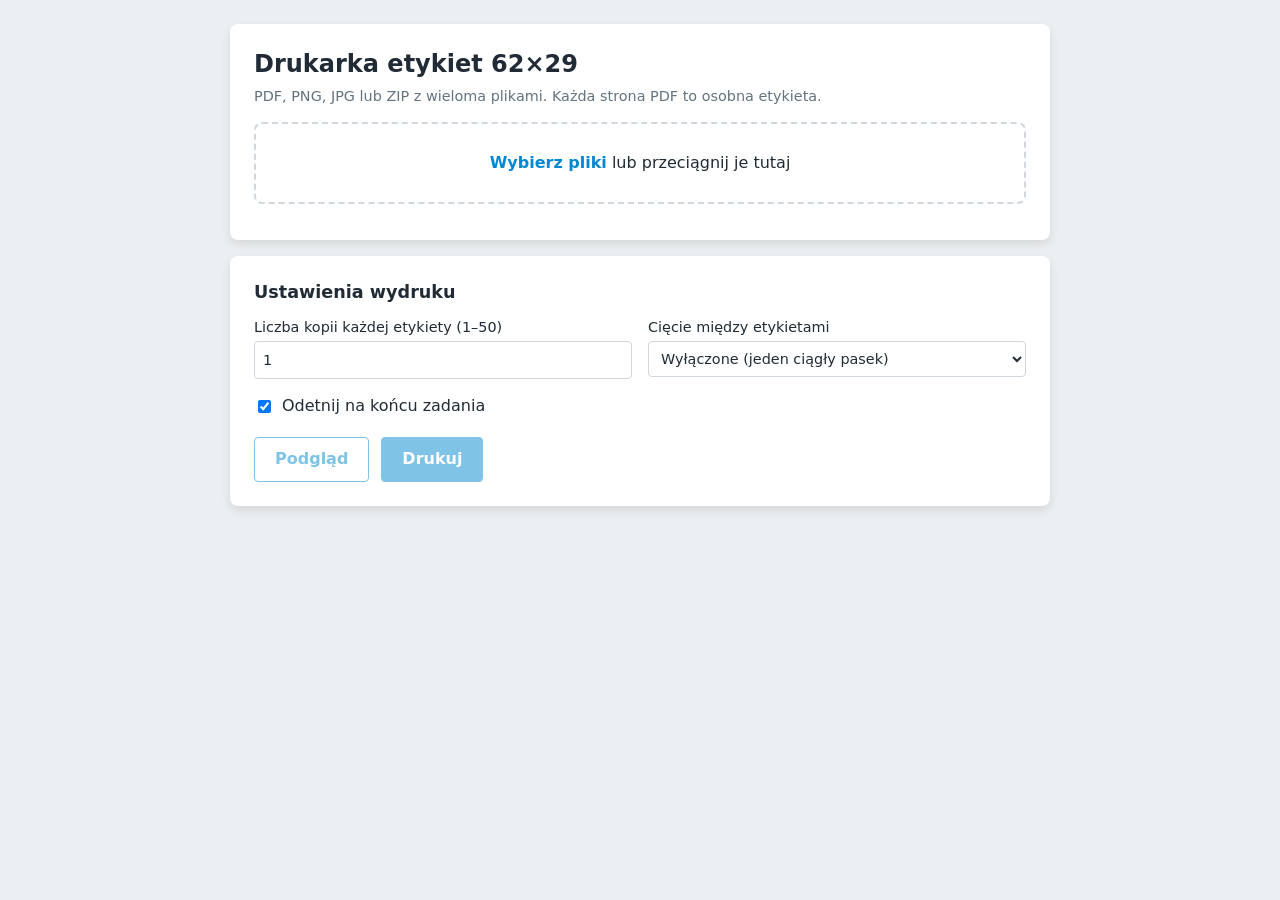
==== web/index.html @ 06a5025e "feat: add multi-file and zip upload with batch preview" ====
<!doctype html>
<html lang="pl">
<head>
<meta charset="utf-8">
<meta name="viewport" content="width=device-width, initial-scale=1">
<title>Drukarka etykiet 62×29</title>
<style>
  :root {
    --bg: #eceff1; --card: #fff; --text: #212b36; --muted: #637381;
    --line: #d0d7de; --accent: #0288d1; --accent-dark: #0277bd;
    --danger: #c62828; --danger-bg: #fdecea; --ok: #2e7d32; --ok-bg: #e8f5e9;
  }
  @media (prefers-color-scheme: dark) {
    :root {
      --bg: #14181c; --card: #1e242a; --text: #e6e9ec; --muted: #9aa5b1;
      --line: #36404a; --danger-bg: #3b1d1d; --ok-bg: #1b3320;
    }
  }
  * { box-sizing: border-box; }
  body { margin: 0; padding: 24px 16px; background: var(--bg); color: var(--text);
         font: 16px/1.4 system-ui, sans-serif; }
  main { max-width: 820px; margin: 0 auto; }
  .card { background: var(--card); border-radius: 8px; padding: 24px;
          box-shadow: 0 4px 10px rgba(0,0,0,.1); margin-bottom: 16px; }
  h1 { margin: 0 0 4px; font-size: 1.5rem; }
  h2 { margin: 0 0 12px; font-size: 1.1rem; }
  .hint { color: var(--muted); font-size: .9rem; margin: 0; }

  .drop { display: block; margin-top: 16px; padding: 28px 16px; text-align: center;
          border: 2px dashed var(--line); border-radius: 8px; cursor: pointer; }
  .drop:hover, .drop.over, .drop:focus-within { border-color: var(--accent); }
  .drop strong { color: var(--accent); }
  .sr-only { position: absolute; width: 1px; height: 1px; overflow: hidden; clip: rect(0 0 0 0); }

  ul.files { list-style: none; margin: 12px 0 0; padding: 0; }
  ul.files li { display: flex; align-items: center; gap: 8px; padding: 6px 0;
                border-bottom: 1px solid var(--line); }
  ul.files .name { flex: 1; overflow: hidden; text-overflow: ellipsis; white-space: nowrap; }
  ul.files .size { color: var(--muted); font-size: .85rem; }
  .icon-btn { border: 0; background: none; color: var(--muted); font-size: 1.2rem;
              cursor: pointer; padding: 0 6px; }
  .icon-btn:hover { color: var(--danger); }

  .options { display: grid; grid-template-columns: repeat(auto-fit, minmax(220px, 1fr)); gap: 16px; }
  label.field { display: block; font-size: .9rem; }
  label.field input, label.field select { width: 100%; margin-top: 4px; padding: 8px; font: inherit;
        color: var(--text); background: var(--card); border: 1px solid var(--line); border-radius: 4px; }
  .check { display: flex; align-items: center; gap: 8px; margin-top: 16px; }

  .actions { display: flex; flex-wrap: wrap; align-items: center; gap: 12px; margin-top: 20px; }
  button.primary, button.secondary { padding: 10px 20px; font: inherit; font-weight: 600;
        border-radius: 4px; cursor: pointer; border: 1px solid var(--accent); }
  button.primary { background: var(--accent); color: #fff; }
  button.primary:hover:not(:disabled) { background: var(--accent-dark); }
  button.secondary { background: none; color: var(--accent); }
  button:disabled { opacity: .5; cursor: not-allowed; }
  .summary { color: var(--muted); }

  .notice { margin-top: 16px; padding: 10px 14px; border-radius: 4px; }
  .notice.error { background: var(--danger-bg); color: var(--danger); }
  .notice.ok { background: var(--ok-bg); color: var(--ok); }
  .notice ul { margin: 6px 0 0; padding-left: 20px; }

  .grid { display: grid; grid-template-columns: repeat(auto-fill, minmax(230px, 1fr)); gap: 12px; }
  figure { margin: 0; }
  figure img { display: block; width: 100%; height: auto; aspect-ratio: 696 / 271; border: 1px solid var(--line);
               border-radius: 6px; background: #fff; }
  figcaption { margin-top: 4px; font-size: .8rem; color: var(--muted); overflow-wrap: anywhere; }
  [hidden] { display: none !important; }
</style>
</head>
<body>
<main>
  <section class="card">
    <h1>Drukarka etykiet 62×29</h1>
    <p class="hint">PDF, PNG, JPG lub ZIP z wieloma plikami. Każda strona PDF to osobna etykieta.</p>

    <label class="drop" id="drop">
      <input class="sr-only" type="file" id="picker" multiple
             accept=".pdf,.png,.jpg,.jpeg,.zip,application/pdf,image/png,image/jpeg,application/zip">
      <strong>Wybierz pliki</strong> lub przeciągnij je tutaj
    </label>
    <ul class="files" id="fileList"></ul>
  </section>

  <section class="card">
    <h2>Ustawienia wydruku</h2>
    <div class="options">
      <label class="field">Liczba kopii każdej etykiety (1–50)
        <input type="number" id="copies" value="1" min="1" max="50">
      </label>
      <label class="field">Cięcie między etykietami
        <select id="cutEvery">
          <option value="0" selected>Wyłączone (jeden ciągły pasek)</option>
          <option value="1">Po każdej etykiecie</option>
          <option value="2">Co 2 etykiety</option>
          <option value="3">Co 3 etykiety</option>
          <option value="4">Co 4 etykiety</option>
          <option value="5">Co 5 etykiet</option>
          <option value="10">Co 10 etykiet</option>
        </select>
      </label>
    </div>
    <label class="check"><input type="checkbox" id="cutAtEnd" checked> Odetnij na końcu zadania</label>

    <div class="actions">
      <button class="secondary" id="previewBtn" disabled>Podgląd</button>
      <button class="primary" id="printBtn" disabled>Drukuj</button>
      <span class="summary" id="summary"></span>
    </div>
    <div id="notice" hidden></div>
  </section>

  <section class="card" id="previewCard" hidden>
    <h2>Podgląd</h2>
    <div class="grid" id="grid"></div>
  </section>
</main>

<script>
const ACCEPT = /\.(pdf|png|jpe?g|zip)$/i;
const $ = (id) => document.getElementById(id);
const els = {
  drop: $('drop'), picker: $('picker'), fileList: $('fileList'), copies: $('copies'),
  cutEvery: $('cutEvery'), cutAtEnd: $('cutAtEnd'), previewBtn: $('previewBtn'),
  printBtn: $('printBtn'), summary: $('summary'), notice: $('notice'),
  previewCard: $('previewCard'), grid: $('grid'),
};

// Server error codes -> Polish messages
const ERRORS = {
  no_content: 'brak treści do wydruku',
  unreadable: 'nie można odczytać pliku',
  too_large: 'plik jest za duży',
  too_many: 'za dużo etykiet w jednym zadaniu',
  unsupported: 'nieobsługiwany typ pliku (tylko PDF, PNG, JPG, ZIP)',
  zip_unreadable: 'nie można otworzyć archiwum ZIP',
  zip_limits: 'archiwum ZIP przekracza limity',
  password: 'plik zabezpieczony hasłem',
};

let files = [];          // File objects chosen so far
let previewLabels = 0;   // labels in the last clean preview; 0 = print not allowed

function plural(n, one, few, many) {
  const last = n % 10, tens = n % 100;
  if (n === 1) return one;
  return last >= 2 && last <= 4 && !(tens >= 12 && tens <= 14) ? few : many;
}

function formatSize(bytes) {
  return bytes < 1048576 ? Math.max(1, Math.round(bytes / 1024)) + ' KB'
                         : (bytes / 1048576).toFixed(1) + ' MB';
}

function showNotice(kind, html) {
  els.notice.className = 'notice ' + kind;
  els.notice.innerHTML = html;
  els.notice.hidden = false;
}

function hideNotice() { els.notice.hidden = true; }

function escapeHtml(text) {
  const div = document.createElement('div');
  div.textContent = text;
  return div.innerHTML;
}

function copiesValue() {
  const n = parseInt(els.copies.value, 10);
  return Number.isFinite(n) ? Math.min(50, Math.max(1, n)) : 1;
}

function updateSummary() {
  if (!previewLabels) { els.summary.textContent = ''; return; }
  const copies = copiesValue();
  els.summary.textContent =
    `${previewLabels} ${plural(previewLabels, 'etykieta', 'etykiety', 'etykiet')} × ` +
    `${copies} ${plural(copies, 'kopia', 'kopie', 'kopii')} = ${previewLabels * copies}`;
}

// A changed file list makes the preview stale, so printing is locked until it is refreshed
function invalidatePreview() {
  previewLabels = 0;
  els.printBtn.disabled = true;
  els.previewCard.hidden = true;
  els.grid.replaceChildren();
  updateSummary();
}

function renderFiles() {
  els.fileList.replaceChildren(...files.map((file, index) => {
    const li = document.createElement('li');
    li.innerHTML = '<span class="name"></span><span class="size"></span>' +
                   '<button class="icon-btn" type="button" aria-label="Usuń plik">✕</button>';
    li.querySelector('.name').textContent = file.name;
    li.querySelector('.size').textContent = formatSize(file.size);
    li.querySelector('button').addEventListener('click', () => {
      files.splice(index, 1);
      filesChanged();
    });
    return li;
  }));
}

function filesChanged() {
  renderFiles();
  invalidatePreview();
  hideNotice();
  els.previewBtn.disabled = files.length === 0;
}

function addFiles(list) {
  const rejected = [];
  for (const file of list) {
    if (!ACCEPT.test(file.name)) rejected.push(file.name);
    else if (!files.some((f) => f.name === file.name && f.size === file.size)) files.push(file);
  }
  filesChanged();
  if (rejected.length) {
    showNotice('error', 'Pominięto nieobsługiwane pliki: ' + rejected.map(escapeHtml).join(', '));
  }
}

function formData() {
  const data = new FormData();
  files.forEach((file) => data.append('files', file));
  data.append('copies', copiesValue());
  data.append('cut_every', els.cutEvery.value);
  data.append('cut_at_end', els.cutAtEnd.checked ? 'true' : 'false');
  return data;
}

function errorList(errors) {
  return '<ul>' + errors.map((e) =>
    `<li><strong>${escapeHtml(e.name)}</strong>: ${escapeHtml(ERRORS[e.code] || e.detail)}</li>`
  ).join('') + '</ul>';
}

async function readJson(response) {
  try { return await response.json(); } catch { return {}; }
}

async function preview() {
  hideNotice();
  invalidatePreview();
  els.previewBtn.disabled = true;
  els.summary.textContent = 'Przetwarzanie…';
  try {
    const response = await fetch('/preview', { method: 'POST', body: formData() });
    const body = await readJson(response);
    if (!response.ok) {
      showNotice('error', 'Nie udało się wygenerować podglądu.');
      return;
    }
    els.grid.replaceChildren(...body.labels.map((label) => {
      const figure = document.createElement('figure');
      const img = document.createElement('img');
      img.src = label.png;
      img.alt = label.name;
      const caption = document.createElement('figcaption');
      caption.textContent = caption.title = label.name;
      figure.append(img, caption);
      return figure;
    }));
    els.previewCard.hidden = body.labels.length === 0;
    if (body.errors.length) {
      showNotice('error', 'Wydruk zablokowany, dopóki są błędy. Usuń wadliwe pliki lub popraw archiwum:' +
                          errorList(body.errors));
    } else {
      previewLabels = body.labels.length;
      els.printBtn.disabled = previewLabels === 0;
    }
  } catch {
    showNotice('error', 'Brak połączenia z serwerem.');
  } finally {
    els.previewBtn.disabled = files.length === 0;
    updateSummary();
  }
}

async function print() {
  const total = previewLabels * copiesValue();
  if (total > 10 && !confirm(`Wydrukować ${total} etykiet?`)) return;
  hideNotice();
  els.printBtn.disabled = els.previewBtn.disabled = true;
  els.summary.textContent = 'Drukowanie…';
  try {
    const response = await fetch('/print', { method: 'POST', body: formData() });
    const body = await readJson(response);
    if (response.ok) {
      showNotice('ok', `Wysłano do druku: ${body.printed} ${plural(body.printed, 'etykieta', 'etykiety', 'etykiet')}.`);
    } else if (response.status === 503) {
      showNotice('error', 'Drukarka niedostępna: ' + escapeHtml(String(body.detail || '')));
    } else {
      const details = Array.isArray(body.errors) && body.errors.length ? errorList(body.errors) : '';
      showNotice('error', 'Nic nie wydrukowano.' + details);
    }
  } catch {
    showNotice('error', 'Brak połączenia z serwerem.');
  } finally {
    els.previewBtn.disabled = files.length === 0;
    els.printBtn.disabled = previewLabels === 0;
    updateSummary();
  }
}

els.picker.addEventListener('change', () => { addFiles(els.picker.files); els.picker.value = ''; });
['dragenter', 'dragover'].forEach((type) => els.drop.addEventListener(type, (event) => {
  event.preventDefault();
  els.drop.classList.add('over');
}));
['dragleave', 'drop'].forEach((type) => els.drop.addEventListener(type, (event) => {
  event.preventDefault();
  els.drop.classList.remove('over');
}));
els.drop.addEventListener('drop', (event) => addFiles(event.dataTransfer.files));
els.copies.addEventListener('input', updateSummary);
// Changing the cut options does not change the preview, only the print request
els.previewBtn.addEventListener('click', preview);
els.printBtn.addEventListener('click', print);
</script>
</body>
</html>
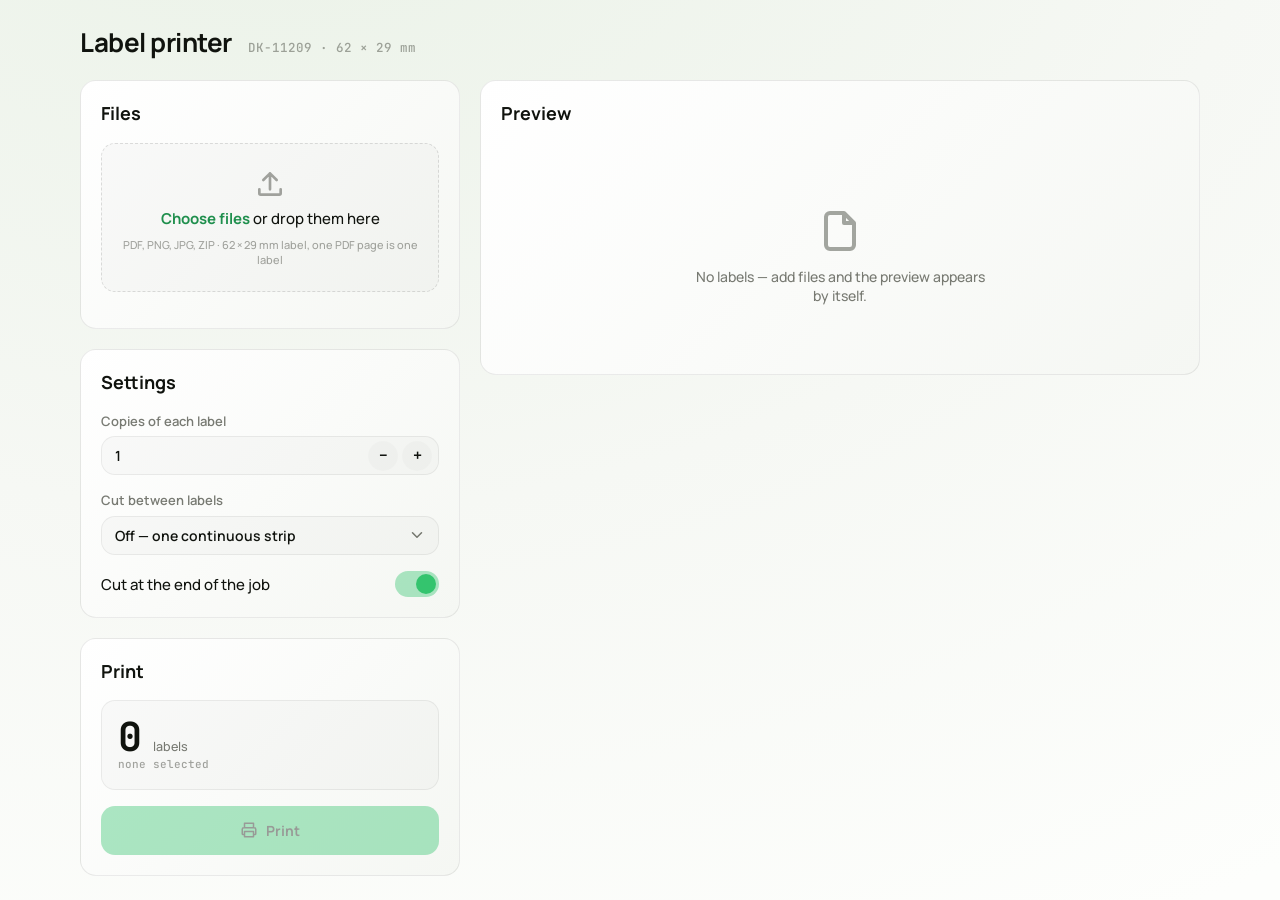
==== commit d1eb242b: "feat: redesign web ui with auto preview, label selection and progress" ====
--- a/web/index.html
+++ b/web/index.html
@@ -1,325 +1,641 @@
 <!doctype html>
-<html lang="pl">
+<html lang="en">
 <head>
 <meta charset="utf-8">
 <meta name="viewport" content="width=device-width, initial-scale=1">
-<title>Drukarka etykiet 62×29</title>
+<title>Label printer 62×29</title>
+<link rel="stylesheet" href="/web/tokens.css">
 <style>
-  :root {
-    --bg: #eceff1; --card: #fff; --text: #212b36; --muted: #637381;
-    --line: #d0d7de; --accent: #0288d1; --accent-dark: #0277bd;
-    --danger: #c62828; --danger-bg: #fdecea; --ok: #2e7d32; --ok-bg: #e8f5e9;
-  }
-  @media (prefers-color-scheme: dark) {
-    :root {
-      --bg: #14181c; --card: #1e242a; --text: #e6e9ec; --muted: #9aa5b1;
-      --line: #36404a; --danger-bg: #3b1d1d; --ok-bg: #1b3320;
-    }
-  }
+  /* Layout: control-room readout. Left rail (files, settings, print) stays in
+     view; right column is the preview grid. One column on narrow screens.
+     Colours, type, spacing and radii come from the Bambuddy design system
+     tokens (tokens.css); depth is translucency plus hairlines, never shadows. */
   * { box-sizing: border-box; }
-  body { margin: 0; padding: 24px 16px; background: var(--bg); color: var(--text);
-         font: 16px/1.4 system-ui, sans-serif; }
-  main { max-width: 820px; margin: 0 auto; }
-  .card { background: var(--card); border-radius: 8px; padding: 24px;
-          box-shadow: 0 4px 10px rgba(0,0,0,.1); margin-bottom: 16px; }
-  h1 { margin: 0 0 4px; font-size: 1.5rem; }
-  h2 { margin: 0 0 12px; font-size: 1.1rem; }
-  .hint { color: var(--muted); font-size: .9rem; margin: 0; }
-
-  .drop { display: block; margin-top: 16px; padding: 28px 16px; text-align: center;
-          border: 2px dashed var(--line); border-radius: 8px; cursor: pointer; }
-  .drop:hover, .drop.over, .drop:focus-within { border-color: var(--accent); }
-  .drop strong { color: var(--accent); }
-  .sr-only { position: absolute; width: 1px; height: 1px; overflow: hidden; clip: rect(0 0 0 0); }
-
-  ul.files { list-style: none; margin: 12px 0 0; padding: 0; }
-  ul.files li { display: flex; align-items: center; gap: 8px; padding: 6px 0;
-                border-bottom: 1px solid var(--line); }
-  ul.files .name { flex: 1; overflow: hidden; text-overflow: ellipsis; white-space: nowrap; }
-  ul.files .size { color: var(--muted); font-size: .85rem; }
-  .icon-btn { border: 0; background: none; color: var(--muted); font-size: 1.2rem;
-              cursor: pointer; padding: 0 6px; }
+  html { background: var(--surface-bg-3); }
+  body {
+    margin: 0; min-height: 100vh; padding: var(--space-9) var(--space-7);
+    background: var(--bg-gradient); background-attachment: fixed;
+    color: var(--text-primary); font-family: var(--font-ui);
+    font-size: var(--text-body-size); font-weight: 500; line-height: 1.4;
+  }
+  [hidden] { display: none !important; }
+  .mono { font-family: var(--font-mono); font-variant-numeric: tabular-nums; }
+  .shell { max-width: 1120px; margin: 0 auto; display: flex; flex-direction: column; gap: var(--space-8); }
+
+  header { display: flex; align-items: baseline; flex-wrap: wrap; gap: var(--space-3) var(--space-7); }
+  h1 { margin: 0; font-size: var(--text-screen-title-size); font-weight: var(--text-screen-title-weight);
+       letter-spacing: var(--text-screen-title-tracking); }
+  header .spec { color: var(--text-tertiary); font-size: var(--text-secondary-size); }
+  h2 { margin: 0; font-size: var(--text-title-size); font-weight: var(--text-title-weight); }
+
+  .layout { display: grid; grid-template-columns: minmax(300px, 380px) minmax(0, 1fr); gap: var(--space-8); align-items: start; }
+  .rail { display: flex; flex-direction: column; gap: var(--space-8); position: sticky; top: var(--space-8); }
+  /* Narrow screens: files, settings, print, then the (long) preview, so Print needs no scrolling past it */
+  @media (max-width: 860px) {
+    .layout { display: flex; flex-direction: column; align-items: stretch; gap: var(--space-8); }
+    .rail { display: contents; }
+    .c-files { order: 1; } .c-settings { order: 2; } .c-print { order: 3; } .c-preview { order: 4; }
+  }
+
+  .card { background: var(--card-gradient); border: var(--border-hairline); border-radius: var(--radius-md);
+          padding: var(--space-8); display: flex; flex-direction: column; gap: var(--space-7); min-width: 0; }
+  .subcard { background: var(--surface-subcard); border: 1px solid var(--border-subcard);
+             border-radius: var(--radius-sm); padding: var(--space-7); }
+  .groupcard { background: var(--surface-groupcard); border: 1px solid var(--border-groupcard);
+               border-radius: var(--radius-sm); padding: var(--space-6); }
+  .row { display: flex; align-items: center; gap: var(--space-5); flex-wrap: wrap; }
+  .grow { flex: 1 1 auto; min-width: 0; }
+  .secondary { color: var(--text-secondary); font-size: var(--text-secondary-size); font-weight: var(--text-secondary-weight); }
+  .caption { color: var(--text-tertiary); font-size: var(--text-caption-size); font-weight: var(--text-caption-weight); }
+
+  /* Buttons: filled / tonal / text, per the design system */
+  .btn { font: inherit; font-weight: 700; font-size: 14px; border-radius: var(--radius-sm);
+         padding: 14px 20px; display: inline-flex; align-items: center; justify-content: center; gap: var(--space-3);
+         border: 1px solid transparent; cursor: pointer; color: var(--text-primary); background: transparent;
+         transition: filter var(--duration-fast) var(--ease-standard), opacity var(--duration-fast); }
+  .btn:hover:not(:disabled) { filter: brightness(1.08); }
+  .btn:disabled { opacity: .4; cursor: default; }
+  .btn.sm { font-size: 13px; padding: 9px 16px; }
+  .btn.filled { background: var(--accent-green); color: var(--on-accent-fill); }
+  .btn.tonal { background: var(--surface-subcard); border-color: var(--border-subcard); }
+  .btn.text { color: var(--accent-green-ink); }
+  .btn.wide { width: 100%; }
+  .icon { width: 18px; height: 18px; flex: none; fill: none; stroke: currentColor; stroke-width: 2; stroke-linecap: round; stroke-linejoin: round; }
+  :focus-visible { outline: 2px solid var(--accent-green); outline-offset: 2px; }
+
+  /* Pill: tinted capsule */
+  .pill { --tint: var(--accent-green); display: inline-flex; align-items: center; gap: var(--space-2);
+          padding: 6px 12px; border-radius: var(--radius-lg); font-size: var(--text-pill-size);
+          font-weight: var(--text-pill-weight); letter-spacing: var(--text-pill-tracking); color: var(--tint);
+          background: color-mix(in srgb, var(--tint) 16%, transparent);
+          border: 1px solid color-mix(in srgb, var(--tint) 40%, transparent); white-space: nowrap; }
+  .pill.danger { --tint: var(--danger); }
+  .pill.muted { --tint: var(--text-secondary); }
+  .pill .dot { width: 8px; height: 8px; border-radius: 50%; background: var(--tint); }
+
+  /* Drop zone */
+  .drop { display: flex; flex-direction: column; align-items: center; gap: var(--space-3); text-align: center;
+          padding: var(--space-9) var(--space-7); cursor: pointer; border: 1px dashed var(--dotted-rule);
+          background: var(--surface-subcard); border-radius: var(--radius-sm);
+          transition: border-color var(--duration-normal) var(--ease-standard), background var(--duration-normal) var(--ease-standard); }
+  .drop:hover, .drop.over, .drop:focus-within { border-color: var(--accent-green);
+          background: color-mix(in srgb, var(--accent-green) 8%, transparent); }
+  .drop .icon { width: 32px; height: 32px; color: var(--text-tertiary); }
+  .drop strong { color: var(--accent-green-ink); font-weight: 700; }
+  .sr-only { position: absolute; width: 1px; height: 1px; overflow: hidden; clip: rect(0 0 0 0); white-space: nowrap; }
+
+  ul.files { list-style: none; margin: 0; padding: 0; display: flex; flex-direction: column; }
+  ul.files li { display: flex; align-items: center; gap: var(--space-5); padding: var(--space-3) 0;
+                border-top: 1px solid var(--hairline); }
+  ul.files li:first-child { border-top: 0; }
+  ul.files .name { flex: 1 1 auto; min-width: 0; overflow: hidden; text-overflow: ellipsis; white-space: nowrap;
+                   font-size: 13px; font-weight: 600; }
+  ul.files .size { color: var(--text-tertiary); font-size: var(--text-caption-size); white-space: nowrap; }
+  .icon-btn { border: 0; background: none; color: var(--text-secondary); cursor: pointer; padding: var(--space-1);
+              border-radius: var(--radius-pill); display: inline-flex; }
   .icon-btn:hover { color: var(--danger); }
 
-  .options { display: grid; grid-template-columns: repeat(auto-fit, minmax(220px, 1fr)); gap: 16px; }
-  label.field { display: block; font-size: .9rem; }
-  label.field input, label.field select { width: 100%; margin-top: 4px; padding: 8px; font: inherit;
-        color: var(--text); background: var(--card); border: 1px solid var(--line); border-radius: 4px; }
-  .check { display: flex; align-items: center; gap: 8px; margin-top: 16px; }
-
-  .actions { display: flex; flex-wrap: wrap; align-items: center; gap: 12px; margin-top: 20px; }
-  button.primary, button.secondary { padding: 10px 20px; font: inherit; font-weight: 600;
-        border-radius: 4px; cursor: pointer; border: 1px solid var(--accent); }
-  button.primary { background: var(--accent); color: #fff; }
-  button.primary:hover:not(:disabled) { background: var(--accent-dark); }
-  button.secondary { background: none; color: var(--accent); }
-  button:disabled { opacity: .5; cursor: not-allowed; }
-  .summary { color: var(--muted); }
-
-  .notice { margin-top: 16px; padding: 10px 14px; border-radius: 4px; }
-  .notice.error { background: var(--danger-bg); color: var(--danger); }
-  .notice.ok { background: var(--ok-bg); color: var(--ok); }
-  .notice ul { margin: 6px 0 0; padding-left: 20px; }
-
-  .grid { display: grid; grid-template-columns: repeat(auto-fill, minmax(230px, 1fr)); gap: 12px; }
-  figure { margin: 0; }
-  figure img { display: block; width: 100%; height: auto; aspect-ratio: 696 / 271; border: 1px solid var(--line);
-               border-radius: 6px; background: #fff; }
-  figcaption { margin-top: 4px; font-size: .8rem; color: var(--muted); overflow-wrap: anywhere; }
-  [hidden] { display: none !important; }
+  /* Fields: subcard fill, hairline border, green on focus */
+  .field { display: flex; flex-direction: column; gap: var(--space-2); }
+  .field > span { font-size: 13px; font-weight: 600; color: var(--text-secondary); }
+  .field:focus-within > span { color: var(--accent-green-ink); }
+  .control { position: relative; display: flex; align-items: center; background: var(--surface-subcard);
+             border: 1.5px solid var(--border-subcard); border-radius: var(--radius-sm); }
+  .control:focus-within { border-color: var(--accent-green); }
+  .control input, .control select { width: 100%; font: inherit; font-size: 14px; font-weight: 600; color: var(--text-primary);
+             background: transparent; border: 0; outline: 0; padding: 9px 13px; appearance: none; -moz-appearance: textfield; }
+  .control select { padding-right: 40px; cursor: pointer; }
+  .control select option { background: var(--overlay-surface); color: var(--text-primary); }
+  .control .chev { position: absolute; right: 12px; pointer-events: none; color: var(--text-secondary); }
+  .control input[type=number]::-webkit-inner-spin-button { display: none; }
+  .stepper { display: flex; gap: var(--space-1); padding-right: var(--space-2); }
+  .stepper button { border: 0; background: var(--surface-subcard); color: var(--text-primary); width: 30px; height: 30px;
+                    border-radius: var(--radius-pill); cursor: pointer; font: inherit; font-weight: 700; font-size: 16px; }
+  .stepper button:hover { filter: brightness(1.2); }
+
+  .switch-row { display: flex; align-items: center; justify-content: space-between; gap: var(--space-7); }
+  .switch { width: 44px; height: 26px; border-radius: var(--radius-pill); padding: 3px; border: 0; cursor: pointer; flex: none;
+            background: var(--surface-subcard); display: flex; align-items: center; justify-content: flex-start;
+            transition: background var(--duration-normal) var(--ease-standard); }
+  .switch::after { content: ""; width: 20px; height: 20px; border-radius: 50%; background: var(--text-secondary);
+                   transition: transform var(--duration-normal) var(--ease-standard), background var(--duration-normal) var(--ease-standard); }
+  .switch[aria-checked=true] { background: color-mix(in srgb, var(--accent-green) 40%, transparent); }
+  .switch[aria-checked=true]::after { background: var(--accent-green); transform: translateX(18px); }
+
+  /* Print readout */
+  .stat { display: flex; align-items: baseline; gap: var(--space-5); }
+  .stat .value { font-family: var(--text-stat-value-font); font-size: var(--text-stat-value-size);
+                 font-weight: var(--text-stat-value-weight); line-height: 1; letter-spacing: -1px; }
+  .notice { display: flex; flex-direction: column; gap: var(--space-3); }
+  .notice ul { margin: 0; padding-left: var(--space-8); font-size: 13px; }
+
+  /* Preview */
+  .grid { display: grid; grid-template-columns: repeat(auto-fill, minmax(210px, 1fr)); gap: var(--space-5); }
+  .tile { display: flex; flex-direction: column; gap: var(--space-3); padding: var(--space-3); cursor: pointer;
+          background: var(--surface-subcard); border: 1px solid var(--border-subcard); border-radius: var(--radius-sm);
+          transition: opacity var(--duration-normal) var(--ease-standard), border-color var(--duration-normal) var(--ease-standard); }
+  .tile:hover { border-color: var(--border-card); }
+  .tile img { display: block; width: 100%; max-width: 100%; height: auto; aspect-ratio: 696 / 271; background: #fff;
+              border-radius: var(--space-3); transition: opacity var(--duration-normal) var(--ease-standard); }
+  .tile .cap { display: flex; align-items: center; gap: var(--space-3); padding: 0 var(--space-1) var(--space-1); min-width: 0; }
+  .tile .label { flex: 1 1 auto; min-width: 0; overflow-wrap: anywhere; font-size: var(--text-secondary-size); font-weight: 600;
+                 display: -webkit-box; -webkit-line-clamp: 2; -webkit-box-orient: vertical; overflow: hidden; }
+  .tile .pos { color: var(--text-tertiary); font-size: var(--text-caption-size); }
+  .tile:has(input:not(:checked)) img { opacity: .3; }
+  .tile:has(input:not(:checked)) .label { color: var(--text-tertiary); }
+  .tile:has(input:focus-visible) { outline: 2px solid var(--accent-green); outline-offset: 2px; }
+  .box { width: 20px; height: 20px; border-radius: 4px; flex: none; display: flex; align-items: center; justify-content: center;
+         border: 1.5px solid var(--text-secondary); }
+  .box svg { width: 12px; height: 12px; stroke: var(--on-accent-fill); stroke-width: 3; fill: none; stroke-linecap: round;
+             stroke-linejoin: round; opacity: 0; }
+  input:checked + .box { background: var(--accent-green); border-color: transparent; }
+  input:checked + .box svg { opacity: 1; }
+
+  .empty { display: flex; flex-direction: column; align-items: center; gap: var(--space-5); padding: var(--space-10) var(--space-7);
+           text-align: center; }
+  .empty .icon { width: 48px; height: 48px; color: var(--text-tertiary); }
+  .empty p { margin: 0; max-width: 300px; color: var(--text-secondary); font-size: 14px; }
+  .progress { height: 8px; border-radius: 4px; background: var(--gauge-track); overflow: hidden; }
+  .progress i { display: block; height: 100%; width: 35%; border-radius: 4px; background: var(--accent-green);
+                animation: slide 1.2s var(--ease-standard) infinite; }
+  .skeleton { display: grid; grid-template-columns: repeat(auto-fill, minmax(210px, 1fr)); gap: var(--space-5); }
+  .skel { display: flex; flex-direction: column; gap: var(--space-3); padding: var(--space-3);
+          background: var(--surface-subcard); border: 1px solid var(--border-subcard); border-radius: var(--radius-sm); }
+  .skel i { display: block; aspect-ratio: 696 / 271; border-radius: var(--space-3); background: var(--gauge-track); }
+  .skel b { display: block; height: 12px; width: 60%; margin: var(--space-1); border-radius: 6px; background: var(--gauge-track); }
+  @media (prefers-reduced-motion: no-preference) { .skel { animation: pulse 1.4s ease-in-out infinite; } }
+  @keyframes pulse { 50% { opacity: .5; } }
+  .loading { display: flex; flex-direction: column; gap: var(--space-3); }
+  .loading p { margin: 0; }
+  .progress.determinate i { animation: none; transition: width var(--duration-normal) var(--ease-standard); }
+  @keyframes slide { from { transform: translateX(-100%); } to { transform: translateX(300%); } }
+  @media (prefers-reduced-motion: reduce) { .progress:not(.determinate) i { animation: none; width: 100%; opacity: .5; } }
+
+  dialog { border: 1px solid var(--overlay-border); background: var(--overlay-surface); color: var(--text-primary);
+           border-radius: var(--radius-lg); padding: var(--space-9); width: min(420px, calc(100vw - 32px)); }
+  dialog::backdrop { background: #000a; }
+  dialog h2 { margin-bottom: var(--space-3); }
+  dialog p { margin: 0 0 var(--space-9); color: var(--text-secondary); font-size: 14px; }
+  dialog .row { justify-content: flex-end; }
 </style>
 </head>
 <body>
-<main>
-  <section class="card">
-    <h1>Drukarka etykiet 62×29</h1>
-    <p class="hint">PDF, PNG, JPG lub ZIP z wieloma plikami. Każda strona PDF to osobna etykieta.</p>
-
-    <label class="drop" id="drop">
-      <input class="sr-only" type="file" id="picker" multiple
-             accept=".pdf,.png,.jpg,.jpeg,.zip,application/pdf,image/png,image/jpeg,application/zip">
-      <strong>Wybierz pliki</strong> lub przeciągnij je tutaj
-    </label>
-    <ul class="files" id="fileList"></ul>
-  </section>
-
-  <section class="card">
-    <h2>Ustawienia wydruku</h2>
-    <div class="options">
-      <label class="field">Liczba kopii każdej etykiety (1–50)
-        <input type="number" id="copies" value="1" min="1" max="50">
-      </label>
-      <label class="field">Cięcie między etykietami
-        <select id="cutEvery">
-          <option value="0" selected>Wyłączone (jeden ciągły pasek)</option>
-          <option value="1">Po każdej etykiecie</option>
-          <option value="2">Co 2 etykiety</option>
-          <option value="3">Co 3 etykiety</option>
-          <option value="4">Co 4 etykiety</option>
-          <option value="5">Co 5 etykiet</option>
-          <option value="10">Co 10 etykiet</option>
-        </select>
-      </label>
-    </div>
-    <label class="check"><input type="checkbox" id="cutAtEnd" checked> Odetnij na końcu zadania</label>
-
-    <div class="actions">
-      <button class="secondary" id="previewBtn" disabled>Podgląd</button>
-      <button class="primary" id="printBtn" disabled>Drukuj</button>
-      <span class="summary" id="summary"></span>
-    </div>
-    <div id="notice" hidden></div>
-  </section>
-
-  <section class="card" id="previewCard" hidden>
-    <h2>Podgląd</h2>
-    <div class="grid" id="grid"></div>
-  </section>
-</main>
+<div class="shell">
+  <header>
+    <h1>Label printer</h1>
+    <span class="spec mono">DK-11209 · 62 × 29 mm</span>
+  </header>
+
+  <div class="layout">
+    <aside class="rail">
+      <section class="card c-files" aria-labelledby="h-files">
+        <h2 id="h-files">Files</h2>
+        <label class="drop" id="drop">
+          <input class="sr-only" type="file" id="picker" multiple
+                 accept=".pdf,.png,.jpg,.jpeg,.zip,application/pdf,image/png,image/jpeg,application/zip">
+          <svg class="icon" viewBox="0 0 24 24" aria-hidden="true"><path d="M12 16V4m0 0L7 9m5-5 5 5M4 16v3a1 1 0 0 0 1 1h14a1 1 0 0 0 1-1v-3"/></svg>
+          <span><strong>Choose files</strong> or drop them here</span>
+          <span class="caption">PDF, PNG, JPG, ZIP · 62 × 29 mm label, one PDF page is one label</span>
+        </label>
+        <ul class="files" id="fileList"></ul>
+        <div class="loading" id="loading" hidden>
+          <div class="progress" id="progress" role="progressbar" aria-label="Preview progress" aria-valuemin="0" aria-valuemax="100"><i id="progressFill"></i></div>
+          <p class="secondary" id="loadingText"></p>
+        </div>
+      </section>
+
+      <section class="card c-settings" aria-labelledby="h-settings">
+        <h2 id="h-settings">Settings</h2>
+        <label class="field">
+          <span>Copies of each label</span>
+          <div class="control">
+            <input class="mono" type="number" id="copies" value="1" min="1" max="50" inputmode="numeric">
+            <div class="stepper">
+              <button type="button" id="copiesDown" aria-label="Fewer copies">−</button>
+              <button type="button" id="copiesUp" aria-label="More copies">+</button>
+            </div>
+          </div>
+        </label>
+        <label class="field">
+          <span>Cut between labels</span>
+          <div class="control">
+            <select id="cutEvery">
+              <option value="0" selected>Off — one continuous strip</option>
+              <option value="1">After every label</option>
+              <option value="2">Every 2 labels</option>
+              <option value="3">Every 3 labels</option>
+              <option value="4">Every 4 labels</option>
+              <option value="5">Every 5 labels</option>
+              <option value="10">Every 10 labels</option>
+            </select>
+            <svg class="icon chev" viewBox="0 0 24 24" aria-hidden="true"><path d="m6 9 6 6 6-6"/></svg>
+          </div>
+        </label>
+        <div class="switch-row">
+          <span id="cutEndLabel">Cut at the end of the job</span>
+          <button class="switch" id="cutAtEnd" type="button" role="switch" aria-checked="true" aria-labelledby="cutEndLabel"></button>
+        </div>
+      </section>
+
+      <section class="card c-print" aria-labelledby="h-print">
+        <h2 id="h-print">Print</h2>
+        <div class="subcard">
+          <div class="stat"><span class="value" id="total">0</span><span class="secondary" id="totalUnit">labels</span></div>
+          <div class="caption mono" id="totalNote">none selected</div>
+        </div>
+        <button class="btn filled wide" id="printBtn" type="button" disabled>
+          <svg class="icon" viewBox="0 0 24 24" aria-hidden="true"><path d="M6 9V3h12v6M6 18H4a1 1 0 0 1-1-1v-6a2 2 0 0 1 2-2h14a2 2 0 0 1 2 2v6a1 1 0 0 1-1 1h-2M6 14h12v7H6z"/></svg>
+          <span id="printLabel">Print</span>
+        </button>
+        <div class="loading" id="printLoading" hidden>
+          <div class="progress" id="printProgress" role="progressbar" aria-label="Print progress" aria-valuemin="0" aria-valuemax="100"><i id="printProgressFill"></i></div>
+          <p class="secondary" id="printLoadingText"></p>
+        </div>
+        <div class="notice" id="notice" role="status" hidden></div>
+      </section>
+    </aside>
+
+    <section class="card c-preview" aria-labelledby="h-preview">
+      <div class="row">
+        <h2 class="grow" id="h-preview">Preview</h2>
+        <span class="pill muted mono" id="selectionPill" hidden></span>
+        <button class="btn tonal sm" id="selectAll" type="button" hidden>Select all</button>
+        <button class="btn tonal sm" id="selectNone" type="button" hidden>Select none</button>
+      </div>
+      <div id="errors" class="groupcard notice" hidden></div>
+      <div class="skeleton" id="skeleton" aria-hidden="true" hidden>
+        <div class="skel"><i></i><b></b></div><div class="skel"><i></i><b></b></div><div class="skel"><i></i><b></b></div>
+      </div>
+      <div class="grid" id="grid"></div>
+      <div class="empty" id="empty">
+        <svg class="icon" viewBox="0 0 24 24" aria-hidden="true"><path d="M14 3H7a2 2 0 0 0-2 2v14a2 2 0 0 0 2 2h10a2 2 0 0 0 2-2V8zM14 3v5h5"/></svg>
+        <p>No labels — add files and the preview appears by itself.</p>
+      </div>
+    </section>
+  </div>
+</div>
+
+<dialog id="confirm">
+  <h2 id="confirmTitle"></h2>
+  <p>This cannot be undone.</p>
+  <div class="row">
+    <button class="btn text" id="confirmNo" type="button">Cancel</button>
+    <button class="btn filled" id="confirmYes" type="button">Print</button>
+  </div>
+</dialog>
 
 <script>
 const ACCEPT = /\.(pdf|png|jpe?g|zip)$/i;
+const MAX_COPIES = 50;
+const PREVIEW_DELAY_MS = 300;
 const $ = (id) => document.getElementById(id);
-const els = {
-  drop: $('drop'), picker: $('picker'), fileList: $('fileList'), copies: $('copies'),
-  cutEvery: $('cutEvery'), cutAtEnd: $('cutAtEnd'), previewBtn: $('previewBtn'),
-  printBtn: $('printBtn'), summary: $('summary'), notice: $('notice'),
-  previewCard: $('previewCard'), grid: $('grid'),
+
+// Server error codes -> messages
+const ERRORS = {
+  no_content: 'nothing to print',
+  unreadable: 'file cannot be read',
+  too_large: 'file is too large',
+  too_many: 'too many labels in one job',
+  unsupported: 'unsupported file type (PDF, PNG, JPG, ZIP only)',
+  wrong_format: 'format does not match a 62 × 29 mm label',
+  zip_unreadable: 'ZIP archive cannot be opened',
+  zip_limits: 'ZIP archive exceeds the limits',
+  password: 'file is password protected',
 };
 
-// Server error codes -> Polish messages
-const ERRORS = {
-  no_content: 'brak treści do wydruku',
-  unreadable: 'nie można odczytać pliku',
-  too_large: 'plik jest za duży',
-  too_many: 'za dużo etykiet w jednym zadaniu',
-  unsupported: 'nieobsługiwany typ pliku (tylko PDF, PNG, JPG, ZIP)',
-  zip_unreadable: 'nie można otworzyć archiwum ZIP',
-  zip_limits: 'archiwum ZIP przekracza limity',
-  password: 'plik zabezpieczony hasłem',
+const state = {
+  files: [],            // File objects
+  labels: [],           // [{name, png}] in the order the server will print them
+  errors: [],           // [{name, code, detail}]
+  deselected: new Set(),// label names the user unchecked; survives a refreshed preview
+  phase: 'idle',        // idle | loading | ready | failed
+  printing: false,
+  notice: null,         // {kind: 'ok' | 'error', text, errors}
+  progress: null,       // upload progress 0..1 while the preview request is being sent, else null
+  printStatus: null,    // while printing: {uploaded 0..1|null, stage: unknown|processing|printing, done, total}
+  timer: null, seq: 0, abort: null,
 };
 
-let files = [];          // File objects chosen so far
-let previewLabels = 0;   // labels in the last clean preview; 0 = print not allowed
-
-function plural(n, one, few, many) {
-  const last = n % 10, tens = n % 100;
-  if (n === 1) return one;
-  return last >= 2 && last <= 4 && !(tens >= 12 && tens <= 14) ? few : many;
-}
+const plural = (n, one, many) => (n === 1 ? one : many);
+const labelsWord = (n) => plural(n, 'label', 'labels');
+const filesWord = (n) => plural(n, 'file', 'files');
+const copiesWord = (n) => plural(n, 'copy', 'copies');
 
 function formatSize(bytes) {
-  return bytes < 1048576 ? Math.max(1, Math.round(bytes / 1024)) + ' KB'
-                         : (bytes / 1048576).toFixed(1) + ' MB';
-}
-
-function showNotice(kind, html) {
-  els.notice.className = 'notice ' + kind;
-  els.notice.innerHTML = html;
-  els.notice.hidden = false;
-}
-
-function hideNotice() { els.notice.hidden = true; }
-
-function escapeHtml(text) {
-  const div = document.createElement('div');
-  div.textContent = text;
-  return div.innerHTML;
-}
-
-function copiesValue() {
-  const n = parseInt(els.copies.value, 10);
-  return Number.isFinite(n) ? Math.min(50, Math.max(1, n)) : 1;
-}
-
-function updateSummary() {
-  if (!previewLabels) { els.summary.textContent = ''; return; }
-  const copies = copiesValue();
-  els.summary.textContent =
-    `${previewLabels} ${plural(previewLabels, 'etykieta', 'etykiety', 'etykiet')} × ` +
-    `${copies} ${plural(copies, 'kopia', 'kopie', 'kopii')} = ${previewLabels * copies}`;
-}
-
-// A changed file list makes the preview stale, so printing is locked until it is refreshed
-function invalidatePreview() {
-  previewLabels = 0;
-  els.printBtn.disabled = true;
-  els.previewCard.hidden = true;
-  els.grid.replaceChildren();
-  updateSummary();
+  return bytes < 1048576 ? Math.max(1, Math.round(bytes / 1024)) + ' KB' : (bytes / 1048576).toFixed(1) + ' MB';
+}
+
+function h(tag, props = {}, ...children) {
+  const el = document.createElement(tag);
+  for (const [key, value] of Object.entries(props)) {
+    if (key === 'class') el.className = value;
+    else if (key.startsWith('on')) el.addEventListener(key.slice(2), value);
+    else el.setAttribute(key, value);
+  }
+  el.append(...children);
+  return el;
+}
+
+const svg = (path, cls = 'icon') => {
+  const el = document.createElementNS('http://www.w3.org/2000/svg', 'svg');
+  el.setAttribute('viewBox', '0 0 24 24');
+  if (cls) el.setAttribute('class', cls);
+  el.setAttribute('aria-hidden', 'true');
+  const p = document.createElementNS('http://www.w3.org/2000/svg', 'path');
+  p.setAttribute('d', path);
+  el.append(p);
+  return el;
+};
+
+function copies() {
+  const n = parseInt($('copies').value, 10);
+  return Number.isFinite(n) ? Math.min(MAX_COPIES, Math.max(1, n)) : 1;
+}
+
+const isCutAtEnd = () => $('cutAtEnd').getAttribute('aria-checked') === 'true';
+const selectedIndices = () => state.labels.flatMap((l, i) => (state.deselected.has(l.name) ? [] : [i]));
+const canPrint = () => state.phase === 'ready' && !state.errors.length && !state.printing && selectedIndices().length > 0;
+
+function render() {
+  renderFiles();
+  renderPreview();
+  renderPrint();
 }
 
 function renderFiles() {
-  els.fileList.replaceChildren(...files.map((file, index) => {
-    const li = document.createElement('li');
-    li.innerHTML = '<span class="name"></span><span class="size"></span>' +
-                   '<button class="icon-btn" type="button" aria-label="Usuń plik">✕</button>';
-    li.querySelector('.name').textContent = file.name;
-    li.querySelector('.size').textContent = formatSize(file.size);
-    li.querySelector('button').addEventListener('click', () => {
-      files.splice(index, 1);
-      filesChanged();
+  $('fileList').replaceChildren(...state.files.map((file, index) => h('li', {},
+    h('span', { class: 'name', title: file.name }, file.name),
+    h('span', { class: 'size mono' }, formatSize(file.size)),
+    h('button', { class: 'icon-btn', type: 'button', 'aria-label': `Remove ${file.name}`,
+                  onclick: () => { state.files.splice(index, 1); filesChanged(); } },
+      svg('M6 6l12 12M18 6 6 18')),
+  )));
+}
+
+// Fills a progress bar: a number for a determinate bar, null for the sliding one
+function drawBar([barId, fillId, textId], pct, text) {
+  const bar = $(barId);
+  bar.classList.toggle('determinate', pct !== null);
+  $(fillId).style.width = pct === null ? '' : pct + '%';
+  if (pct === null) bar.removeAttribute('aria-valuenow'); else bar.setAttribute('aria-valuenow', String(pct));
+  $(textId).textContent = text;
+}
+
+function renderLoading() {
+  const loading = state.phase === 'loading';
+  $('loading').hidden = !loading;
+  $('skeleton').hidden = !loading;
+  if (!loading) return;
+  const ids = ['progress', 'progressFill', 'loadingText'];
+  const n = state.files.length;
+  if (state.progress !== null && state.progress < 1) {
+    const pct = Math.round(state.progress * 100);
+    drawBar(ids, pct, `Uploading ${pct}%`);
+  } else {
+    drawBar(ids, null, state.progress === null ? 'Preparing…' : `Processing ${n} ${filesWord(n)}…`);
+  }
+}
+
+function renderPrintProgress() {
+  const status = state.printStatus;
+  $('printLoading').hidden = !status;
+  if (!status) return;
+  const ids = ['printProgress', 'printProgressFill', 'printLoadingText'];
+  if (status.stage === 'printing' && status.total) {
+    drawBar(ids, Math.round((status.done / status.total) * 100), `Printing ${status.done} of ${status.total}`);
+  } else if (status.uploaded !== null && status.uploaded < 1) {
+    const pct = Math.round(status.uploaded * 100);
+    drawBar(ids, pct, `Uploading ${pct}%`);
+  } else {
+    drawBar(ids, null, status.uploaded === null ? 'Preparing…' : 'Processing…');
+  }
+}
+
+function renderPreview() {
+  const { phase, labels, errors } = state;
+  const picked = selectedIndices().length;
+
+  renderLoading();
+  $('empty').hidden = !(phase === 'idle' || phase === 'failed');
+  $('empty').querySelector('p').textContent = phase === 'failed'
+    ? "Couldn't generate the preview — try again." : 'No labels — add files and the preview appears by itself.';
+
+  const pill = $('selectionPill');
+  pill.hidden = !labels.length;
+  pill.replaceChildren(h('span', { class: 'dot' }), `${picked} / ${labels.length}`);
+  pill.className = 'pill mono ' + (picked ? '' : 'muted');
+  $('selectAll').hidden = $('selectNone').hidden = !labels.length;
+  $('selectAll').disabled = picked === labels.length;
+  $('selectNone').disabled = picked === 0;
+
+  const errorsBox = $('errors');
+  errorsBox.hidden = !errors.length;
+  if (errors.length) {
+    errorsBox.replaceChildren(
+      h('div', {}, h('span', { class: 'pill danger' }, h('span', { class: 'dot' }),
+        `${errors.length} ${plural(errors.length, 'error', 'errors')} — printing blocked`)),
+      errorList(errors),
+    );
+  }
+
+  $('grid').replaceChildren(...labels.map((label, index) => {
+    const input = h('input', { type: 'checkbox', class: 'sr-only', 'aria-label': `Print ${label.name}` });
+    input.checked = !state.deselected.has(label.name);
+    input.addEventListener('change', () => {
+      if (input.checked) state.deselected.delete(label.name); else state.deselected.add(label.name);
+      renderPreview(); renderPrint();
     });
-    return li;
+    const box = h('span', { class: 'box' }, svg('M20 6 9 17l-5-5', ''));
+    return h('label', { class: 'tile' },
+      h('img', { src: label.png, alt: label.name }),
+      h('span', { class: 'cap' }, input, box,
+        h('span', { class: 'label', title: label.name }, label.name),
+        h('span', { class: 'pos mono' }, String(index + 1))),
+    );
   }));
 }
 
+function renderPrint() {
+  const picked = selectedIndices().length;
+  const n = copies();
+  $('total').textContent = String(picked * n);
+  $('totalUnit').textContent = labelsWord(picked * n);
+  $('totalNote').textContent = picked
+    ? `${picked} ${labelsWord(picked)} × ${n} ${copiesWord(n)}` : 'none selected';
+  $('printBtn').disabled = !canPrint();
+  $('printLabel').textContent = state.printing ? 'Printing…' : 'Print';
+  renderPrintProgress();
+
+  const box = $('notice');
+  box.hidden = !state.notice;
+  if (state.notice) {
+    const { kind, text, errors } = state.notice;
+    box.replaceChildren(
+      h('div', {}, h('span', { class: 'pill ' + (kind === 'ok' ? '' : 'danger') }, h('span', { class: 'dot' }), text)),
+      ...(errors && errors.length ? [errorList(errors)] : []),
+    );
+  }
+}
+
+function errorList(errors) {
+  return h('ul', {}, ...errors.map((e) => h('li', {},
+    h('strong', {}, e.name), `: ${ERRORS[e.code] || e.detail}${e.code === 'wrong_format' ? ` (${e.detail})` : ''}`)));
+}
+
 function filesChanged() {
-  renderFiles();
-  invalidatePreview();
-  hideNotice();
-  els.previewBtn.disabled = files.length === 0;
+  clearTimeout(state.timer);
+  state.labels = []; state.errors = []; state.notice = null; state.progress = null;
+  state.phase = state.files.length ? 'loading' : 'idle';
+  state.seq++; state.abort?.abort();
+  render();
+  if (state.files.length) state.timer = setTimeout(runPreview, PREVIEW_DELAY_MS);
 }
 
 function addFiles(list) {
   const rejected = [];
   for (const file of list) {
     if (!ACCEPT.test(file.name)) rejected.push(file.name);
-    else if (!files.some((f) => f.name === file.name && f.size === file.size)) files.push(file);
+    else if (!state.files.some((f) => f.name === file.name && f.size === file.size)) state.files.push(file);
   }
   filesChanged();
   if (rejected.length) {
-    showNotice('error', 'Pominięto nieobsługiwane pliki: ' + rejected.map(escapeHtml).join(', '));
-  }
-}
-
-function formData() {
-  const data = new FormData();
-  files.forEach((file) => data.append('files', file));
-  data.append('copies', copiesValue());
-  data.append('cut_every', els.cutEvery.value);
-  data.append('cut_at_end', els.cutAtEnd.checked ? 'true' : 'false');
-  return data;
-}
-
-function errorList(errors) {
-  return '<ul>' + errors.map((e) =>
-    `<li><strong>${escapeHtml(e.name)}</strong>: ${escapeHtml(ERRORS[e.code] || e.detail)}</li>`
-  ).join('') + '</ul>';
-}
-
-async function readJson(response) {
-  try { return await response.json(); } catch { return {}; }
-}
-
-async function preview() {
-  hideNotice();
-  invalidatePreview();
-  els.previewBtn.disabled = true;
-  els.summary.textContent = 'Przetwarzanie…';
+    state.notice = { kind: 'error', text: 'Skipped unsupported files', errors: rejected.map((name) => ({ name, code: 'unsupported' })) };
+    renderPrint();
+  }
+}
+
+// XMLHttpRequest instead of fetch: it is the only API that reports upload progress
+function request(url, data, { signal, onProgress } = {}) {
+  return new Promise((resolve, reject) => {
+    const xhr = new XMLHttpRequest();
+    xhr.open('POST', url);
+    xhr.responseType = 'json';
+    xhr.upload.onprogress = (event) => { if (event.lengthComputable) onProgress?.(event.loaded / event.total); };
+    xhr.upload.onload = () => onProgress?.(1);   // everything sent, the server is working now
+    xhr.onload = () => resolve({
+      ok: xhr.status >= 200 && xhr.status < 300,
+      status: xhr.status,
+      json: async () => xhr.response ?? {},
+    });
+    xhr.onerror = () => reject(new Error('network error'));
+    xhr.onabort = () => reject(new DOMException('aborted', 'AbortError'));
+    signal?.addEventListener('abort', () => xhr.abort());
+    xhr.send(data);
+  });
+}
+
+async function runPreview() {
+  const seq = ++state.seq;
+  state.abort = new AbortController();
   try {
-    const response = await fetch('/preview', { method: 'POST', body: formData() });
-    const body = await readJson(response);
-    if (!response.ok) {
-      showNotice('error', 'Nie udało się wygenerować podglądu.');
-      return;
-    }
-    els.grid.replaceChildren(...body.labels.map((label) => {
-      const figure = document.createElement('figure');
-      const img = document.createElement('img');
-      img.src = label.png;
-      img.alt = label.name;
-      const caption = document.createElement('figcaption');
-      caption.textContent = caption.title = label.name;
-      figure.append(img, caption);
-      return figure;
-    }));
-    els.previewCard.hidden = body.labels.length === 0;
-    if (body.errors.length) {
-      showNotice('error', 'Wydruk zablokowany, dopóki są błędy. Usuń wadliwe pliki lub popraw archiwum:' +
-                          errorList(body.errors));
+    const data = new FormData();
+    state.files.forEach((file) => data.append('files', file));
+    const response = await request('/preview', data, {
+      signal: state.abort.signal,
+      onProgress: (p) => { if (seq === state.seq) { state.progress = p; renderLoading(); } },
+    });
+    const body = await response.json().catch(() => ({}));
+    if (seq !== state.seq) return;
+    if (!response.ok) throw new Error('preview failed');
+    state.labels = body.labels; state.errors = body.errors; state.phase = 'ready';
+  } catch (error) {
+    if (error.name === 'AbortError' || seq !== state.seq) return;
+    state.labels = []; state.errors = []; state.phase = 'failed';
+  }
+  render();
+}
+
+function confirmPrint(total) {
+  const dialog = $('confirm');
+  $('confirmTitle').textContent = `Print ${total} ${labelsWord(total)}?`;
+  return new Promise((resolve) => {
+    const finish = (answer) => { dialog.close(); resolve(answer); };
+    $('confirmYes').onclick = () => finish(true);
+    $('confirmNo').onclick = () => finish(false);
+    dialog.oncancel = () => resolve(false);
+    dialog.showModal();
+  });
+}
+
+function newJobId() {
+  const bytes = new Uint8Array(12);
+  // getRandomValues works on plain http; crypto.randomUUID would not
+  if (globalThis.crypto?.getRandomValues) globalThis.crypto.getRandomValues(bytes);
+  else bytes.forEach((_, i) => { bytes[i] = Math.floor(Math.random() * 256); });
+  return Array.from(bytes, (b) => b.toString(16).padStart(2, '0')).join('');
+}
+
+// The server reports how many labels it has sent while the /print request is still open
+async function pollPrintProgress(jobId) {
+  try {
+    const body = await (await fetch(`/progress/${jobId}`)).json();
+    if (!state.printing || !state.printStatus || !body || !body.stage) return;
+    Object.assign(state.printStatus, { stage: body.stage, done: body.done ?? 0, total: body.total ?? 0 });
+    renderPrintProgress();
+  } catch { /* progress is cosmetic */ }
+}
+
+async function print() {
+  const indices = selectedIndices();
+  const total = indices.length * copies();
+  if (total > 10 && !(await confirmPrint(total))) return;
+  const jobId = newJobId();
+  state.printing = true; state.notice = null;
+  state.printStatus = { uploaded: null, stage: 'unknown', done: 0, total: 0 };
+  renderPrint();
+  const poller = setInterval(() => pollPrintProgress(jobId), 400);
+  try {
+    const data = new FormData();
+    state.files.forEach((file) => data.append('files', file));
+    data.append('copies', copies());
+    data.append('cut_every', $('cutEvery').value);
+    data.append('cut_at_end', isCutAtEnd() ? 'true' : 'false');
+    data.append('job_id', jobId);
+    indices.forEach((i) => data.append('selected', i));
+    const response = await request('/print', data, {
+      onProgress: (p) => { if (state.printStatus) { state.printStatus.uploaded = p; renderPrintProgress(); } },
+    });
+    const body = await response.json().catch(() => ({}));
+    if (response.ok) {
+      state.notice = { kind: 'ok', text: `Sent to the printer: ${body.printed} ${labelsWord(body.printed)}` };
+    } else if (response.status === 503) {
+      state.notice = { kind: 'error', text: 'Printer unavailable', errors: [{ name: 'Printer', code: '', detail: String(body.detail || '') }] };
     } else {
-      previewLabels = body.labels.length;
-      els.printBtn.disabled = previewLabels === 0;
+      state.notice = { kind: 'error', text: 'Nothing was printed', errors: body.errors };
     }
   } catch {
-    showNotice('error', 'Brak połączenia z serwerem.');
-  } finally {
-    els.previewBtn.disabled = files.length === 0;
-    updateSummary();
-  }
-}
-
-async function print() {
-  const total = previewLabels * copiesValue();
-  if (total > 10 && !confirm(`Wydrukować ${total} etykiet?`)) return;
-  hideNotice();
-  els.printBtn.disabled = els.previewBtn.disabled = true;
-  els.summary.textContent = 'Drukowanie…';
-  try {
-    const response = await fetch('/print', { method: 'POST', body: formData() });
-    const body = await readJson(response);
-    if (response.ok) {
-      showNotice('ok', `Wysłano do druku: ${body.printed} ${plural(body.printed, 'etykieta', 'etykiety', 'etykiet')}.`);
-    } else if (response.status === 503) {
-      showNotice('error', 'Drukarka niedostępna: ' + escapeHtml(String(body.detail || '')));
-    } else {
-      const details = Array.isArray(body.errors) && body.errors.length ? errorList(body.errors) : '';
-      showNotice('error', 'Nic nie wydrukowano.' + details);
-    }
-  } catch {
-    showNotice('error', 'Brak połączenia z serwerem.');
-  } finally {
-    els.previewBtn.disabled = files.length === 0;
-    els.printBtn.disabled = previewLabels === 0;
-    updateSummary();
-  }
-}
-
-els.picker.addEventListener('change', () => { addFiles(els.picker.files); els.picker.value = ''; });
-['dragenter', 'dragover'].forEach((type) => els.drop.addEventListener(type, (event) => {
-  event.preventDefault();
-  els.drop.classList.add('over');
+    state.notice = { kind: 'error', text: 'Cannot reach the server' };
+  }
+  clearInterval(poller);
+  state.printing = false; state.printStatus = null;
+  renderPrint();
+}
+
+function setCopies(value) {
+  $('copies').value = Math.min(MAX_COPIES, Math.max(1, value));
+  renderPrint();
+}
+
+$('picker').addEventListener('change', () => { addFiles($('picker').files); $('picker').value = ''; });
+['dragenter', 'dragover'].forEach((type) => $('drop').addEventListener(type, (event) => {
+  event.preventDefault(); $('drop').classList.add('over');
 }));
-['dragleave', 'drop'].forEach((type) => els.drop.addEventListener(type, (event) => {
-  event.preventDefault();
-  els.drop.classList.remove('over');
+['dragleave', 'drop'].forEach((type) => $('drop').addEventListener(type, (event) => {
+  event.preventDefault(); $('drop').classList.remove('over');
 }));
-els.drop.addEventListener('drop', (event) => addFiles(event.dataTransfer.files));
-els.copies.addEventListener('input', updateSummary);
-// Changing the cut options does not change the preview, only the print request
-els.previewBtn.addEventListener('click', preview);
-els.printBtn.addEventListener('click', print);
+$('drop').addEventListener('drop', (event) => addFiles(event.dataTransfer.files));
+$('copies').addEventListener('input', renderPrint);
+$('copiesDown').addEventListener('click', () => setCopies(copies() - 1));
+$('copiesUp').addEventListener('click', () => setCopies(copies() + 1));
+$('cutAtEnd').addEventListener('click', () => {
+  $('cutAtEnd').setAttribute('aria-checked', String(!isCutAtEnd()));
+});
+$('selectAll').addEventListener('click', () => { state.deselected.clear(); renderPreview(); renderPrint(); });
+$('selectNone').addEventListener('click', () => {
+  state.labels.forEach((l) => state.deselected.add(l.name)); renderPreview(); renderPrint();
+});
+$('printBtn').addEventListener('click', print);
+render();
 </script>
 </body>
 </html>
--- a/web/tokens.css
+++ b/web/tokens.css
@@ -0,0 +1,231 @@
+/* Bambuddy Design System tokens, copied 1:1 from the design system project
+   (tokens/colors, typography, spacing, effects). Only additions: local font
+   files and the light variant for prefers-color-scheme (the system itself
+   switches light mode with [data-theme="light"] only). */
+
+@font-face {
+  font-family: 'JetBrains Mono';
+  src: url('/web/fonts/jetbrains-mono-latin-ext.woff2') format('woff2');
+  font-weight: 400 700;
+  font-style: normal;
+  font-display: swap;
+  unicode-range: U+0100-02BA, U+02BD-02C5, U+02C7-02CC, U+02CE-02D7, U+02DD-02FF, U+0304, U+0308, U+0329, U+1D00-1DBF, U+1E00-1E9F, U+1EF2-1EFF, U+2020, U+20A0-20AB, U+20AD-20C4, U+2113, U+2C60-2C7F, U+A720-A7FF;
+}
+@font-face {
+  font-family: 'JetBrains Mono';
+  src: url('/web/fonts/jetbrains-mono-latin.woff2') format('woff2');
+  font-weight: 400 700;
+  font-style: normal;
+  font-display: swap;
+  unicode-range: U+0000-00FF, U+0131, U+0152-0153, U+02BB-02BC, U+02C6, U+02DA, U+02DC, U+0304, U+0308, U+0329, U+2000-206F, U+20AC, U+2122, U+2191, U+2193, U+2212, U+2215, U+FEFF, U+FFFD;
+}
+@font-face {
+  font-family: 'Manrope';
+  src: url('/web/fonts/manrope-latin-ext.woff2') format('woff2');
+  font-weight: 400 800;
+  font-style: normal;
+  font-display: swap;
+  unicode-range: U+0100-02BA, U+02BD-02C5, U+02C7-02CC, U+02CE-02D7, U+02DD-02FF, U+0304, U+0308, U+0329, U+1D00-1DBF, U+1E00-1E9F, U+1EF2-1EFF, U+2020, U+20A0-20AB, U+20AD-20C4, U+2113, U+2C60-2C7F, U+A720-A7FF;
+}
+@font-face {
+  font-family: 'Manrope';
+  src: url('/web/fonts/manrope-latin.woff2') format('woff2');
+  font-weight: 400 800;
+  font-style: normal;
+  font-display: swap;
+  unicode-range: U+0000-00FF, U+0131, U+0152-0153, U+02BB-02BC, U+02C6, U+02DA, U+02DC, U+0304, U+0308, U+0329, U+2000-206F, U+20AC, U+2122, U+2191, U+2193, U+2212, U+2215, U+FEFF, U+FFFD;
+}
+
+:root {
+  color-scheme: dark;
+
+  /* ---- base palette (brand) ---- */
+  --green-500: #5fe08a;
+  --green-600: #34c46e;
+  --green-ink-700: #1f8f4d;
+  --orange-500: #ff9f5c;
+  --orange-600: #e07c36;
+  --blue-400: #4fa6f7;
+  --blue-600: #2c7fe0;
+  --red-400: #ff6b6b;
+  --red-600: #d64545;
+
+  /* ---- dark theme (default / reference) ---- */
+  --bg-1-dark: #131a12;
+  --bg-2-dark: #07090a;
+  --bg-3-dark: #050605;
+  --card-fill-a-dark: #ffffff0d;
+  --card-fill-b-dark: #ffffff04;
+  --card-border-dark: #ffffff12;
+  --subcard-fill-dark: #ffffff08;
+  --subcard-border-dark: #ffffff0d;
+  --groupcard-fill-dark: #ffffff06;
+  --groupcard-border-dark: #ffffff0f;
+  --text-primary-dark: #fbfcf9;
+  --text-secondary-dark: #f2f4ef8c;
+  --text-tertiary-dark: #f2f4ef66;
+  --gauge-track-dark: #ffffff10;
+  --hairline-dark: #ffffff14;
+  --dotted-rule-dark: #ffffff24;
+  --navbar-fill-dark: #00000059;
+  --overlay-surface-dark: #0e1310;
+  --overlay-border-dark: #ffffff24;
+  --on-accent-fill: #0a0c08;
+
+  /* ---- light theme ---- */
+  --bg-1-light: #eaf2e7;
+  --bg-2-light: #f6f8f4;
+  --bg-3-light: #fdfefc;
+  --card-fill-a-light: #ffffff;
+  --card-fill-b-light: #f5f7f3;
+  --card-border-light: #00000014;
+  --subcard-fill-light: #00000005;
+  --subcard-border-light: #0000000f;
+  --groupcard-fill-light: #00000004;
+  --groupcard-border-light: #00000012;
+  --text-primary-light: #10130e;
+  --text-secondary-light: #20231899;
+  --text-tertiary-light: #20231866;
+  --gauge-track-light: #00000014;
+  --hairline-light: #00000014;
+  --dotted-rule-light: #0000001f;
+  --navbar-fill-light: #0000000a;
+  --overlay-surface-light: #f6f8f4;
+  --overlay-border-light: #00000014;
+
+  /* ---- semantic aliases: dark by default ---- */
+  --surface-bg-1: var(--bg-1-dark);
+  --surface-bg-2: var(--bg-2-dark);
+  --surface-bg-3: var(--bg-3-dark);
+  --surface-card-a: var(--card-fill-a-dark);
+  --surface-card-b: var(--card-fill-b-dark);
+  --border-card: var(--card-border-dark);
+  --surface-subcard: var(--subcard-fill-dark);
+  --border-subcard: var(--subcard-border-dark);
+  --surface-groupcard: var(--groupcard-fill-dark);
+  --border-groupcard: var(--groupcard-border-dark);
+  --text-primary: var(--text-primary-dark);
+  --text-secondary: var(--text-secondary-dark);
+  --text-tertiary: var(--text-tertiary-dark);
+  --accent-green: var(--green-500);
+  --accent-green-ink: var(--green-500);
+  --accent-orange: var(--orange-500);
+  --accent-blue: var(--blue-400);
+  --danger: var(--red-400);
+  --gauge-track: var(--gauge-track-dark);
+  --hairline: var(--hairline-dark);
+  --dotted-rule: var(--dotted-rule-dark);
+  --navbar-fill: var(--navbar-fill-dark);
+  --overlay-surface: var(--overlay-surface-dark);
+  --overlay-border: var(--overlay-border-dark);
+
+  /* ---- type ---- */
+  --font-ui: 'Manrope', system-ui, sans-serif;
+  --font-mono: 'JetBrains Mono', ui-monospace, monospace;
+  --text-screen-title-size: 26px;
+  --text-screen-title-weight: 700;
+  --text-screen-title-tracking: -0.5px;
+  --text-title-size: 18px;
+  --text-title-weight: 700;
+  --text-card-name-size: 20px;
+  --text-card-name-weight: 700;
+  --text-stat-value-size: 40px;
+  --text-stat-value-weight: 700;
+  --text-stat-value-font: var(--font-mono);
+  --text-body-size: 15px;
+  --text-body-weight: 600;
+  --text-secondary-size: 12.5px;
+  --text-secondary-weight: 500;
+  --text-pill-size: 12px;
+  --text-pill-weight: 700;
+  --text-pill-tracking: 0.3px;
+  --text-caption-size: 11px;
+  --text-caption-weight: 500;
+
+  /* ---- spacing + radii ---- */
+  --space-1: 4px;
+  --space-2: 6px;
+  --space-3: 8px;
+  --space-4: 9px;
+  --space-5: 12px;
+  --space-6: 14px;
+  --space-7: 16px;
+  --space-8: 20px;
+  --space-9: 24px;
+  --space-10: 48px;
+  --radius-sm: 14px;
+  --radius-md: 16px;
+  --radius-lg: 20px;
+  --radius-xl: 28px;
+  --radius-pill: 999px;
+
+  /* ---- effects ---- */
+  --bg-gradient-dark: radial-gradient(ellipse 140% 140% at 22% -20%, var(--bg-1-dark) 0%, var(--bg-2-dark) 55%, var(--bg-3-dark) 100%);
+  --bg-gradient-light: radial-gradient(ellipse 140% 140% at 22% -20%, var(--bg-1-light) 0%, var(--bg-2-light) 55%, var(--bg-3-light) 100%);
+  --bg-gradient: var(--bg-gradient-dark);
+  --card-gradient: linear-gradient(135deg, var(--surface-card-a), var(--surface-card-b));
+  --border-hairline: 1px solid var(--border-card);
+  --ease-standard: cubic-bezier(0.2, 0, 0, 1);
+  --duration-fast: 120ms;
+  --duration-normal: 200ms;
+}
+
+@media (prefers-color-scheme: light) {
+  :root:not([data-theme="dark"]) {
+  --surface-bg-1: var(--bg-1-light);
+  --surface-bg-2: var(--bg-2-light);
+  --surface-bg-3: var(--bg-3-light);
+  --surface-card-a: var(--card-fill-a-light);
+  --surface-card-b: var(--card-fill-b-light);
+  --border-card: var(--card-border-light);
+  --surface-subcard: var(--subcard-fill-light);
+  --border-subcard: var(--subcard-border-light);
+  --surface-groupcard: var(--groupcard-fill-light);
+  --border-groupcard: var(--groupcard-border-light);
+  --text-primary: var(--text-primary-light);
+  --text-secondary: var(--text-secondary-light);
+  --text-tertiary: var(--text-tertiary-light);
+  --accent-green: var(--green-600);
+  --accent-green-ink: var(--green-ink-700);
+  --accent-orange: var(--orange-600);
+  --accent-blue: var(--blue-600);
+  --danger: var(--red-600);
+  --gauge-track: var(--gauge-track-light);
+  --hairline: var(--hairline-light);
+  --dotted-rule: var(--dotted-rule-light);
+  --navbar-fill: var(--navbar-fill-light);
+  --overlay-surface: var(--overlay-surface-light);
+  --overlay-border: var(--overlay-border-light);
+  --bg-gradient: var(--bg-gradient-light);
+    color-scheme: light;
+  }
+}
+
+[data-theme="light"] {
+  --surface-bg-1: var(--bg-1-light);
+  --surface-bg-2: var(--bg-2-light);
+  --surface-bg-3: var(--bg-3-light);
+  --surface-card-a: var(--card-fill-a-light);
+  --surface-card-b: var(--card-fill-b-light);
+  --border-card: var(--card-border-light);
+  --surface-subcard: var(--subcard-fill-light);
+  --border-subcard: var(--subcard-border-light);
+  --surface-groupcard: var(--groupcard-fill-light);
+  --border-groupcard: var(--groupcard-border-light);
+  --text-primary: var(--text-primary-light);
+  --text-secondary: var(--text-secondary-light);
+  --text-tertiary: var(--text-tertiary-light);
+  --accent-green: var(--green-600);
+  --accent-green-ink: var(--green-ink-700);
+  --accent-orange: var(--orange-600);
+  --accent-blue: var(--blue-600);
+  --danger: var(--red-600);
+  --gauge-track: var(--gauge-track-light);
+  --hairline: var(--hairline-light);
+  --dotted-rule: var(--dotted-rule-light);
+  --navbar-fill: var(--navbar-fill-light);
+  --overlay-surface: var(--overlay-surface-light);
+  --overlay-border: var(--overlay-border-light);
+  --bg-gradient: var(--bg-gradient-light);
+  color-scheme: light;
+}
